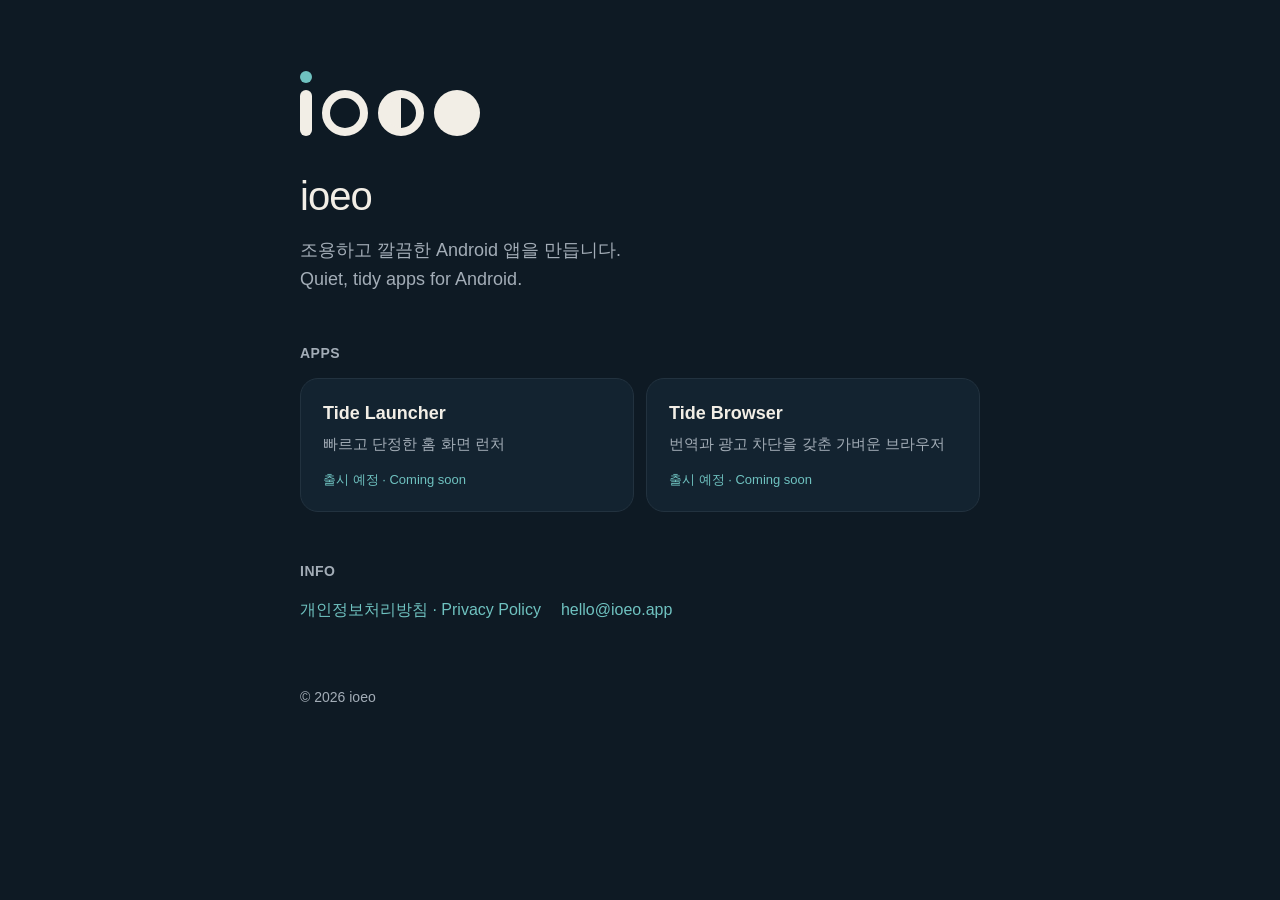
==== index.html @ fc5af150 "ioeo site: home and privacy policy Co-Authored-By: Claude Opus 5.5 <noreply@anthropic.com> Claude-Se" ====
<!doctype html>
<html lang="ko">
<head>
<meta charset="utf-8">
<meta name="viewport" content="width=device-width, initial-scale=1">
<title>ioeo</title>
<meta name="description" content="ioeo — 조용하고 깔끔한 Android 앱을 만듭니다. Tide Launcher, Tide Browser.">
<style>
  :root { --bg:#0E1A24; --fg:#F2EEE6; --muted:#A3ADB7; --line:#22323F; --accent:#6FC2C0; --card:#132330; }
  * { box-sizing: border-box; }
  body { margin:0; background:var(--bg); color:var(--fg); font: 16px/1.6 -apple-system, BlinkMacSystemFont, "Pretendard", "Apple SD Gothic Neo", "Noto Sans KR", "Segoe UI", sans-serif; }
  main { max-width: 720px; margin: 0 auto; padding: 72px 20px 64px; }
  .mark { display:flex; align-items:flex-end; gap:10px; height:64px; margin-bottom: 28px; }
  .mark .i { display:flex; flex-direction:column; align-items:center; gap:7px; }
  .mark .dot { width:12px; height:12px; border-radius:50%; background:var(--accent); }
  .mark .bar { width:12px; height:46px; border-radius:6px; background:var(--fg); }
  .mark .ring { width:46px; height:46px; border-radius:50%; border:8px solid var(--fg); }
  .mark .half { width:46px; height:46px; border-radius:50%; border:8px solid var(--fg); background:linear-gradient(90deg, var(--fg) 50%, transparent 50%); }
  .mark .full { width:46px; height:46px; border-radius:50%; background:var(--fg); }
  h1 { font-size: 40px; font-weight: 500; letter-spacing: -1px; margin: 0 0 8px; }
  .lead { color: var(--muted); font-size: 18px; margin: 0 0 48px; }
  h2 { font-size: 14px; font-weight: 600; color: var(--muted); letter-spacing: 0.5px; margin: 0 0 14px; }
  .apps { display:grid; grid-template-columns: repeat(auto-fit, minmax(240px, 1fr)); gap: 12px; margin-bottom: 48px; }
  .app { background: var(--card); border:1px solid var(--line); border-radius: 18px; padding: 20px 22px; }
  .app h3 { margin: 0 0 4px; font-size: 18px; font-weight: 600; }
  .app p { margin: 0 0 10px; color: var(--muted); font-size: 15px; }
  .badge { display:inline-block; font-size: 13px; color: var(--accent); }
  .links { display:flex; flex-wrap:wrap; gap: 20px; }
  a { color: var(--accent); text-decoration: none; }
  a:hover { text-decoration: underline; }
  footer { margin-top: 64px; color: var(--muted); font-size: 14px; }
</style>
</head>
<body>
<main>
  <div class="mark" role="img" aria-label="ioeo">
    <div class="i"><div class="dot"></div><div class="bar"></div></div>
    <div class="ring"></div>
    <div class="half"></div>
    <div class="full"></div>
  </div>
  <h1>ioeo</h1>
  <p class="lead">조용하고 깔끔한 Android 앱을 만듭니다.<br>Quiet, tidy apps for Android.</p>

  <h2>APPS</h2>
  <div class="apps">
    <div class="app">
      <h3>Tide Launcher</h3>
      <p>빠르고 단정한 홈 화면 런처</p>
      <span class="badge">출시 예정 · Coming soon</span>
    </div>
    <div class="app">
      <h3>Tide Browser</h3>
      <p>번역과 광고 차단을 갖춘 가벼운 브라우저</p>
      <span class="badge">출시 예정 · Coming soon</span>
    </div>
  </div>

  <h2>INFO</h2>
  <div class="links">
    <a href="/privacy/">개인정보처리방침 · Privacy Policy</a>
    <a href="mailto:hello@ioeo.app">hello@ioeo.app</a>
  </div>

  <footer>© 2026 ioeo</footer>
</main>
</body>
</html>
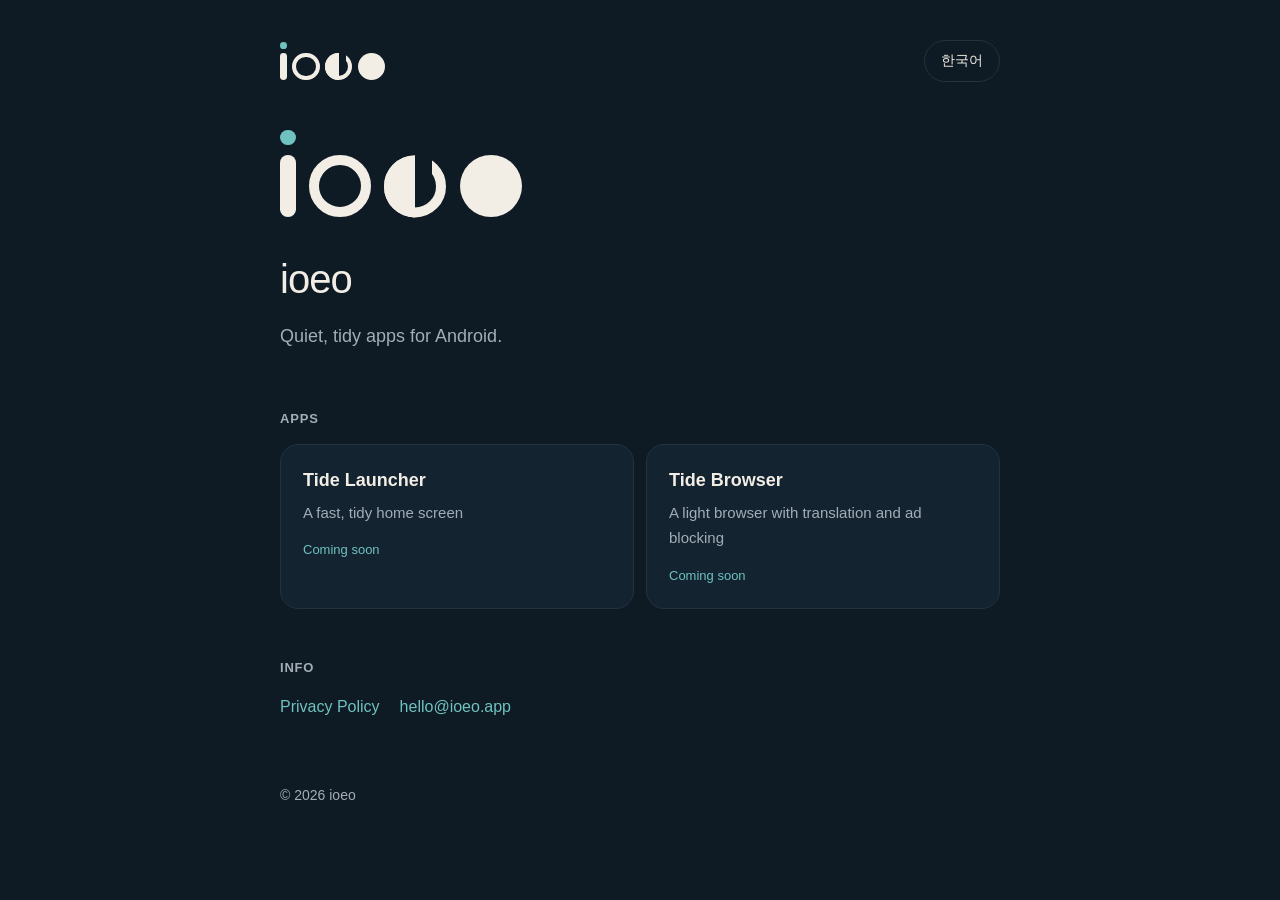
==== commit 4f35e1cf: "Match logo to icon; English by default with Korean toggle Co-Authored-By: Claude Opus 5.5 <noreply@a" ====
--- a/index.html
+++ b/index.html
@@ -1,64 +1,60 @@
 <!doctype html>
-<html lang="ko">
+<html lang="en" data-lang="en">
 <head>
 <meta charset="utf-8">
 <meta name="viewport" content="width=device-width, initial-scale=1">
 <title>ioeo</title>
-<meta name="description" content="ioeo — 조용하고 깔끔한 Android 앱을 만듭니다. Tide Launcher, Tide Browser.">
-<style>
-  :root { --bg:#0E1A24; --fg:#F2EEE6; --muted:#A3ADB7; --line:#22323F; --accent:#6FC2C0; --card:#132330; }
-  * { box-sizing: border-box; }
-  body { margin:0; background:var(--bg); color:var(--fg); font: 16px/1.6 -apple-system, BlinkMacSystemFont, "Pretendard", "Apple SD Gothic Neo", "Noto Sans KR", "Segoe UI", sans-serif; }
-  main { max-width: 720px; margin: 0 auto; padding: 72px 20px 64px; }
-  .mark { display:flex; align-items:flex-end; gap:10px; height:64px; margin-bottom: 28px; }
-  .mark .i { display:flex; flex-direction:column; align-items:center; gap:7px; }
-  .mark .dot { width:12px; height:12px; border-radius:50%; background:var(--accent); }
-  .mark .bar { width:12px; height:46px; border-radius:6px; background:var(--fg); }
-  .mark .ring { width:46px; height:46px; border-radius:50%; border:8px solid var(--fg); }
-  .mark .half { width:46px; height:46px; border-radius:50%; border:8px solid var(--fg); background:linear-gradient(90deg, var(--fg) 50%, transparent 50%); }
-  .mark .full { width:46px; height:46px; border-radius:50%; background:var(--fg); }
-  h1 { font-size: 40px; font-weight: 500; letter-spacing: -1px; margin: 0 0 8px; }
-  .lead { color: var(--muted); font-size: 18px; margin: 0 0 48px; }
-  h2 { font-size: 14px; font-weight: 600; color: var(--muted); letter-spacing: 0.5px; margin: 0 0 14px; }
-  .apps { display:grid; grid-template-columns: repeat(auto-fit, minmax(240px, 1fr)); gap: 12px; margin-bottom: 48px; }
-  .app { background: var(--card); border:1px solid var(--line); border-radius: 18px; padding: 20px 22px; }
-  .app h3 { margin: 0 0 4px; font-size: 18px; font-weight: 600; }
-  .app p { margin: 0 0 10px; color: var(--muted); font-size: 15px; }
-  .badge { display:inline-block; font-size: 13px; color: var(--accent); }
-  .links { display:flex; flex-wrap:wrap; gap: 20px; }
-  a { color: var(--accent); text-decoration: none; }
-  a:hover { text-decoration: underline; }
-  footer { margin-top: 64px; color: var(--muted); font-size: 14px; }
-</style>
+<meta name="description" content="ioeo makes quiet, tidy apps for Android: Tide Launcher and Tide Browser.">
+<link rel="stylesheet" href="/assets/site.css">
+<script src="/assets/lang.js"></script>
 </head>
 <body>
 <main>
-  <div class="mark" role="img" aria-label="ioeo">
-    <div class="i"><div class="dot"></div><div class="bar"></div></div>
-    <div class="ring"></div>
-    <div class="half"></div>
-    <div class="full"></div>
+  <div class="top">
+    <a class="home" href="/" aria-label="ioeo home">
+      <span class="mark sm" aria-hidden="true">
+        <span class="i"><span class="dot"></span><span class="bar"></span></span>
+        <span class="o"></span>
+        <span class="e"><span class="ring"></span><span class="fill"></span><span class="cut"></span></span>
+        <span class="full"></span>
+      </span>
+    </a>
+    <button class="lang" type="button"><span data-l="en">한국어</span><span data-l="ko">English</span></button>
   </div>
-  <h1>ioeo</h1>
-  <p class="lead">조용하고 깔끔한 Android 앱을 만듭니다.<br>Quiet, tidy apps for Android.</p>
 
-  <h2>APPS</h2>
+  <section class="hero">
+    <span class="mark lg" role="img" aria-label="ioeo">
+      <span class="i"><span class="dot"></span><span class="bar"></span></span>
+      <span class="o"></span>
+      <span class="e"><span class="ring"></span><span class="fill"></span><span class="cut"></span></span>
+      <span class="full"></span>
+    </span>
+    <h1>ioeo</h1>
+    <p class="lead" data-l="en">Quiet, tidy apps for Android.</p>
+    <p class="lead" data-l="ko">조용하고 깔끔한 Android 앱을 만듭니다.</p>
+  </section>
+
+  <p class="label">APPS</p>
   <div class="apps">
     <div class="app">
       <h3>Tide Launcher</h3>
-      <p>빠르고 단정한 홈 화면 런처</p>
-      <span class="badge">출시 예정 · Coming soon</span>
+      <p data-l="en">A fast, tidy home screen</p>
+      <p data-l="ko">빠르고 단정한 홈 화면 런처</p>
+      <span class="badge" data-l="en">Coming soon</span>
+      <span class="badge" data-l="ko">출시 예정</span>
     </div>
     <div class="app">
       <h3>Tide Browser</h3>
-      <p>번역과 광고 차단을 갖춘 가벼운 브라우저</p>
-      <span class="badge">출시 예정 · Coming soon</span>
+      <p data-l="en">A light browser with translation and ad blocking</p>
+      <p data-l="ko">번역과 광고 차단을 갖춘 가벼운 브라우저</p>
+      <span class="badge" data-l="en">Coming soon</span>
+      <span class="badge" data-l="ko">출시 예정</span>
     </div>
   </div>
 
-  <h2>INFO</h2>
+  <p class="label">INFO</p>
   <div class="links">
-    <a href="/privacy/">개인정보처리방침 · Privacy Policy</a>
+    <a href="/privacy/"><span data-l="en">Privacy Policy</span><span data-l="ko">개인정보처리방침</span></a>
     <a href="mailto:hello@ioeo.app">hello@ioeo.app</a>
   </div>
 
--- a/assets/site.css
+++ b/assets/site.css
@@ -0,0 +1,60 @@
+:root { --bg:#0E1A24; --fg:#F2EEE6; --muted:#A3ADB7; --line:#22323F; --accent:#6FC2C0; --card:#132330; }
+* { box-sizing: border-box; }
+body { margin:0; background:var(--bg); color:var(--fg); font: 16px/1.7 -apple-system, BlinkMacSystemFont, "Pretendard", "Apple SD Gothic Neo", "Noto Sans KR", "Segoe UI", sans-serif; }
+main { max-width: 760px; margin: 0 auto; padding: 40px 20px 72px; }
+a { color: var(--accent); text-decoration: none; }
+a:hover { text-decoration: underline; }
+
+/* Language: only the active one shows */
+html[data-lang="en"] [data-l="ko"], html[data-lang="ko"] [data-l="en"] { display: none !important; }
+
+/* Top bar */
+.top { display:flex; align-items:center; justify-content:space-between; gap: 12px; margin-bottom: 48px; }
+.home { display:inline-flex; align-items:center; text-decoration:none; }
+.home:hover { text-decoration:none; }
+.lang { background: transparent; color: var(--fg); border: 1px solid var(--line); border-radius: 999px; padding: 8px 16px; min-height: 40px; font: inherit; font-size: 14px; cursor: pointer; }
+.lang:hover { border-color: var(--muted); }
+.lang:focus-visible { outline: 2px solid var(--accent); outline-offset: 2px; }
+
+/* ioeo mark: i · new moon · e (half moon) · full moon. --u = one unit */
+.mark { --u: 1px; display:flex; align-items:flex-end; gap: calc(22 * var(--u)); }
+.mark .i { display:flex; flex-direction:column; align-items:center; gap: calc(16 * var(--u)); }
+.mark .dot { width: calc(26 * var(--u)); height: calc(26 * var(--u)); border-radius:50%; background: var(--accent); }
+.mark .bar { width: calc(26 * var(--u)); height: calc(104 * var(--u)); border-radius: calc(13 * var(--u)); background: var(--fg); }
+.mark .o { width: calc(104 * var(--u)); height: calc(104 * var(--u)); border-radius:50%; border: calc(18 * var(--u)) solid var(--fg); }
+.mark .full { width: calc(104 * var(--u)); height: calc(104 * var(--u)); border-radius:50%; background: var(--fg); }
+.mark .e { position:relative; width: calc(104 * var(--u)); height: calc(104 * var(--u)); transform: rotate(-90deg); }
+.mark .e > span { position:absolute; display:block; }
+.mark .e .ring { inset:0; border-radius:50%; border: calc(18 * var(--u)) solid var(--fg); }
+.mark .e .fill { left:0; top:0; width:100%; height:50%; border-radius: calc(52 * var(--u)) calc(52 * var(--u)) 0 0; background: var(--fg); }
+.mark .e .cut { left: calc(70 * var(--u)); top: calc(52 * var(--u)); width: calc(36 * var(--u)); height: calc(28 * var(--u)); background: var(--bg); }
+.mark.sm { --u: 0.26px; }
+.mark.lg { --u: 0.6px; }
+
+/* Home */
+.hero { margin: 24px 0 56px; }
+.hero h1 { font-size: 40px; font-weight: 500; letter-spacing: -1px; margin: 28px 0 8px; }
+.lead { color: var(--muted); font-size: 18px; margin: 0; }
+.label { font-size: 13px; font-weight: 600; color: var(--muted); letter-spacing: 0.8px; margin: 0 0 14px; }
+.apps { display:grid; grid-template-columns: repeat(auto-fit, minmax(240px, 1fr)); gap: 12px; margin-bottom: 48px; }
+.app { background: var(--card); border:1px solid var(--line); border-radius: 18px; padding: 20px 22px; }
+.app h3 { margin: 0 0 4px; font-size: 18px; font-weight: 600; }
+.app p { margin: 0 0 10px; color: var(--muted); font-size: 15px; }
+.badge { font-size: 13px; color: var(--accent); }
+.links { display:flex; flex-wrap:wrap; gap: 20px; }
+
+/* Policy */
+.doc h1 { font-size: 30px; line-height:1.3; margin: 0 0 6px; letter-spacing:-0.5px; }
+.doc h2 { font-size: 20px; margin: 40px 0 10px; }
+.doc h3 { font-size: 16px; margin: 22px 0 6px; }
+.meta { color: var(--muted); font-size: 14px; margin: 0 0 24px; }
+.summary { background: var(--card); border: 1px solid var(--line); border-radius: 16px; padding: 18px 22px; margin: 20px 0; }
+.summary ul { margin: 6px 0 0; padding-left: 20px; }
+.doc ul { padding-left: 22px; }
+.doc li { margin: 4px 0; }
+.tablewrap { overflow-x:auto; }
+table { width:100%; border-collapse: collapse; margin: 10px 0; font-size: 15px; }
+th, td { text-align:left; vertical-align:top; padding: 9px 10px; border-bottom: 1px solid var(--line); }
+th { color: var(--muted); font-weight: 600; font-size: 14px; }
+
+footer { margin-top: 64px; color: var(--muted); font-size: 14px; }
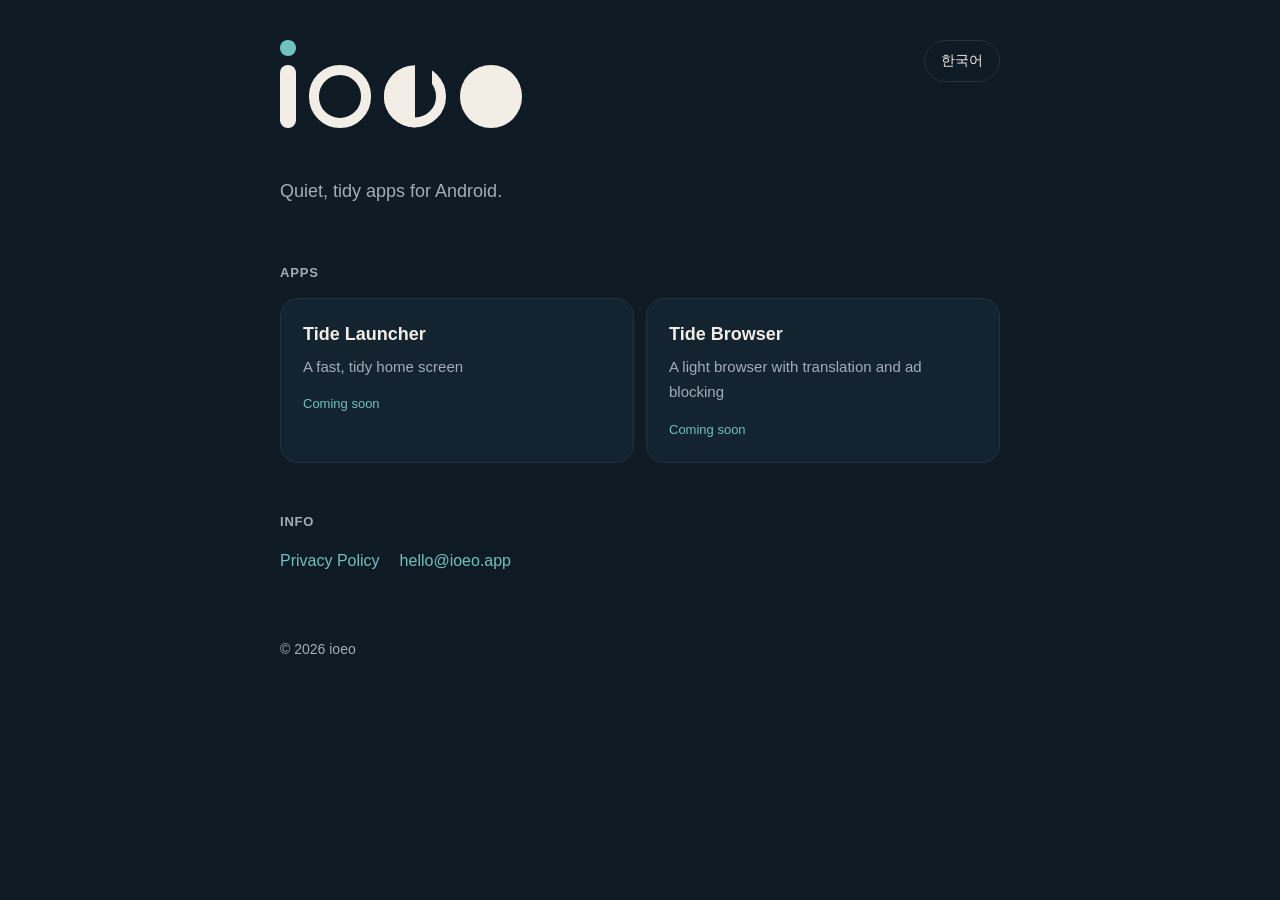
==== commit 646fbdc4: "One large logo at the top Co-Authored-By: Claude Opus 5.5 <noreply@anthropic.com> Claude-Session: ht" ====
--- a/index.html
+++ b/index.html
@@ -11,8 +11,8 @@
 <body>
 <main>
   <div class="top">
-    <a class="home" href="/" aria-label="ioeo home">
-      <span class="mark sm" aria-hidden="true">
+    <a class="home" href="/" aria-label="ioeo">
+      <span class="mark lg" aria-hidden="true">
         <span class="i"><span class="dot"></span><span class="bar"></span></span>
         <span class="o"></span>
         <span class="e"><span class="ring"></span><span class="fill"></span><span class="cut"></span></span>
@@ -23,13 +23,6 @@
   </div>
 
   <section class="hero">
-    <span class="mark lg" role="img" aria-label="ioeo">
-      <span class="i"><span class="dot"></span><span class="bar"></span></span>
-      <span class="o"></span>
-      <span class="e"><span class="ring"></span><span class="fill"></span><span class="cut"></span></span>
-      <span class="full"></span>
-    </span>
-    <h1>ioeo</h1>
     <p class="lead" data-l="en">Quiet, tidy apps for Android.</p>
     <p class="lead" data-l="ko">조용하고 깔끔한 Android 앱을 만듭니다.</p>
   </section>
--- a/assets/site.css
+++ b/assets/site.css
@@ -9,7 +9,7 @@
 html[data-lang="en"] [data-l="ko"], html[data-lang="ko"] [data-l="en"] { display: none !important; }
 
 /* Top bar */
-.top { display:flex; align-items:center; justify-content:space-between; gap: 12px; margin-bottom: 48px; }
+.top { display:flex; align-items:flex-start; justify-content:space-between; gap: 12px; margin-bottom: 48px; }
 .home { display:inline-flex; align-items:center; text-decoration:none; }
 .home:hover { text-decoration:none; }
 .lang { background: transparent; color: var(--fg); border: 1px solid var(--line); border-radius: 999px; padding: 8px 16px; min-height: 40px; font: inherit; font-size: 14px; cursor: pointer; }
@@ -32,7 +32,7 @@
 .mark.lg { --u: 0.6px; }
 
 /* Home */
-.hero { margin: 24px 0 56px; }
+.hero { margin: 0 0 56px; }
 .hero h1 { font-size: 40px; font-weight: 500; letter-spacing: -1px; margin: 28px 0 8px; }
 .lead { color: var(--muted); font-size: 18px; margin: 0; }
 .label { font-size: 13px; font-weight: 600; color: var(--muted); letter-spacing: 0.8px; margin: 0 0 14px; }
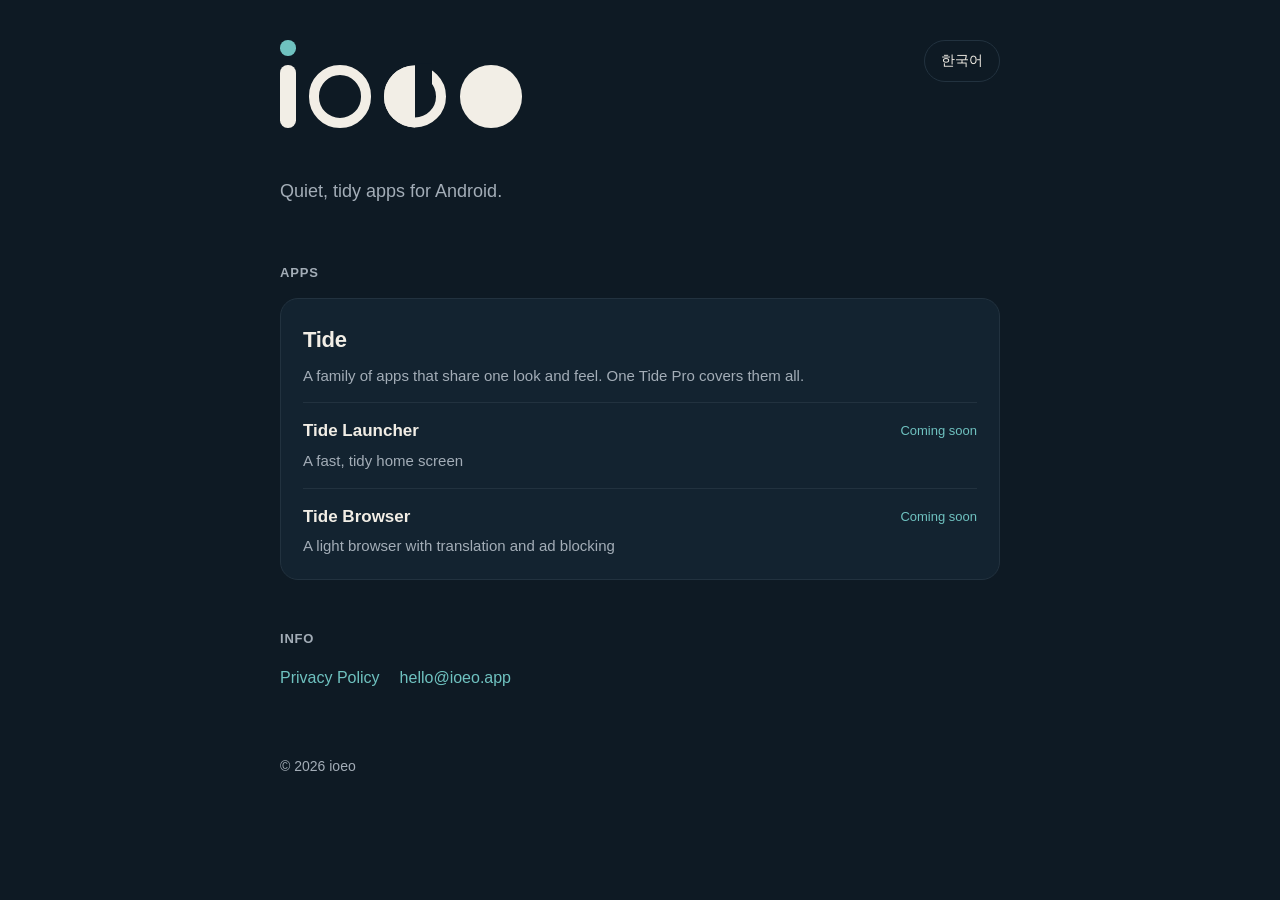
==== commit dc3bb05c: "Group Tide Launcher and Tide Browser under one Tide card Co-Authored-By: Claude Opus 5.5 <noreply@an" ====
--- a/index.html
+++ b/index.html
@@ -4,7 +4,7 @@
 <meta charset="utf-8">
 <meta name="viewport" content="width=device-width, initial-scale=1">
 <title>ioeo</title>
-<meta name="description" content="ioeo makes quiet, tidy apps for Android: Tide Launcher and Tide Browser.">
+<meta name="description" content="ioeo makes quiet, tidy apps for Android, including the Tide family: Tide Launcher and Tide Browser.">
 <link rel="stylesheet" href="/assets/site.css">
 <script src="/assets/lang.js"></script>
 </head>
@@ -29,20 +29,33 @@
 
   <p class="label">APPS</p>
   <div class="apps">
-    <div class="app">
-      <h3>Tide Launcher</h3>
-      <p data-l="en">A fast, tidy home screen</p>
-      <p data-l="ko">빠르고 단정한 홈 화면 런처</p>
-      <span class="badge" data-l="en">Coming soon</span>
-      <span class="badge" data-l="ko">출시 예정</span>
-    </div>
-    <div class="app">
-      <h3>Tide Browser</h3>
-      <p data-l="en">A light browser with translation and ad blocking</p>
-      <p data-l="ko">번역과 광고 차단을 갖춘 가벼운 브라우저</p>
-      <span class="badge" data-l="en">Coming soon</span>
-      <span class="badge" data-l="ko">출시 예정</span>
-    </div>
+    <section class="family" aria-labelledby="tide">
+      <div class="family-head">
+        <h3 id="tide">Tide</h3>
+        <p data-l="en">A family of apps that share one look and feel. One Tide Pro covers them all.</p>
+        <p data-l="ko">같은 모습과 손맛으로 이어지는 앱 묶음. Tide Pro 하나로 모든 Tide 앱을 씁니다.</p>
+      </div>
+      <ul class="members">
+        <li>
+          <div>
+            <h4>Tide Launcher</h4>
+            <p data-l="en">A fast, tidy home screen</p>
+            <p data-l="ko">빠르고 단정한 홈 화면 런처</p>
+          </div>
+          <span class="badge" data-l="en">Coming soon</span>
+          <span class="badge" data-l="ko">출시 예정</span>
+        </li>
+        <li>
+          <div>
+            <h4>Tide Browser</h4>
+            <p data-l="en">A light browser with translation and ad blocking</p>
+            <p data-l="ko">번역과 광고 차단을 갖춘 가벼운 브라우저</p>
+          </div>
+          <span class="badge" data-l="en">Coming soon</span>
+          <span class="badge" data-l="ko">출시 예정</span>
+        </li>
+      </ul>
+    </section>
   </div>
 
   <p class="label">INFO</p>
--- a/assets/site.css
+++ b/assets/site.css
@@ -40,7 +40,19 @@
 .app { background: var(--card); border:1px solid var(--line); border-radius: 18px; padding: 20px 22px; }
 .app h3 { margin: 0 0 4px; font-size: 18px; font-weight: 600; }
 .app p { margin: 0 0 10px; color: var(--muted); font-size: 15px; }
-.badge { font-size: 13px; color: var(--accent); }
+.badge { font-size: 13px; color: var(--accent); white-space: nowrap; }
+
+/* App family (Tide): one wide card, its apps listed inside. Standalone apps sit beside or below as .app cards. */
+.family { grid-column: 1 / -1; background: var(--card); border:1px solid var(--line); border-radius: 18px; padding: 22px 22px 6px; }
+.family-head { padding-bottom: 14px; border-bottom: 1px solid var(--line); }
+.family-head h3 { margin: 0 0 4px; font-size: 22px; font-weight: 600; letter-spacing: -0.3px; }
+.family-head p { margin: 0; color: var(--muted); font-size: 15px; }
+.members { list-style: none; margin: 0; padding: 0; }
+.members li { display:grid; grid-template-columns: 1fr auto; column-gap: 16px; padding: 14px 0; }
+.members li .badge { grid-column: 2; grid-row: 1; padding-top: 3px; }
+.members li + li { border-top: 1px solid var(--line); }
+.members h4 { margin: 0 0 2px; font-size: 17px; font-weight: 600; }
+.members p { margin: 0; color: var(--muted); font-size: 15px; }
 .links { display:flex; flex-wrap:wrap; gap: 20px; }
 
 /* Policy */
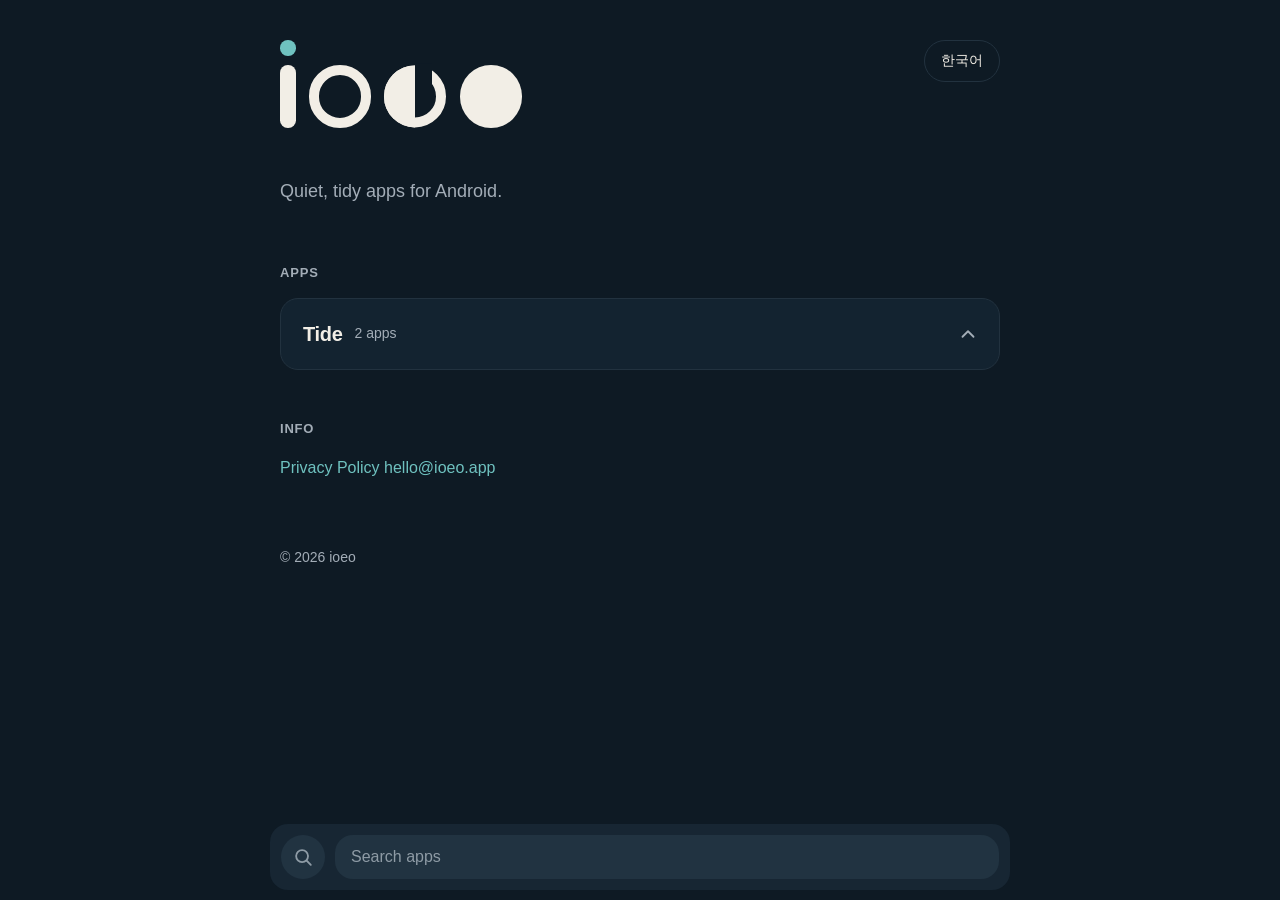
==== commit af4e15d8: "Bottom search dock like Tide Launcher; Tide opens as a panel rising from it Only the Tide group show" ====
--- a/index.html
+++ b/index.html
@@ -2,13 +2,15 @@
 <html lang="en" data-lang="en">
 <head>
 <meta charset="utf-8">
-<meta name="viewport" content="width=device-width, initial-scale=1">
+<meta name="viewport" content="width=device-width, initial-scale=1, viewport-fit=cover">
+<meta name="theme-color" content="#0E1A24">
 <title>ioeo</title>
 <meta name="description" content="ioeo makes quiet, tidy apps for Android, including the Tide family: Tide Launcher and Tide Browser.">
 <link rel="stylesheet" href="/assets/site.css">
 <script src="/assets/lang.js"></script>
+<script src="/assets/dock.js" defer></script>
 </head>
-<body>
+<body class="has-dock">
 <main>
   <div class="top">
     <a class="home" href="/" aria-label="ioeo">
@@ -28,34 +30,12 @@
   </section>
 
   <p class="label">APPS</p>
-  <div class="apps">
-    <section class="family" aria-labelledby="tide">
-      <div class="family-head">
-        <h3 id="tide">Tide</h3>
-        <p data-l="en">A family of apps that share one look and feel. One Tide Pro covers them all.</p>
-        <p data-l="ko">같은 모습과 손맛으로 이어지는 앱 묶음. Tide Pro 하나로 모든 Tide 앱을 씁니다.</p>
-      </div>
-      <ul class="members">
-        <li>
-          <div>
-            <h4>Tide Launcher</h4>
-            <p data-l="en">A fast, tidy home screen</p>
-            <p data-l="ko">빠르고 단정한 홈 화면 런처</p>
-          </div>
-          <span class="badge" data-l="en">Coming soon</span>
-          <span class="badge" data-l="ko">출시 예정</span>
-        </li>
-        <li>
-          <div>
-            <h4>Tide Browser</h4>
-            <p data-l="en">A light browser with translation and ad blocking</p>
-            <p data-l="ko">번역과 광고 차단을 갖춘 가벼운 브라우저</p>
-          </div>
-          <span class="badge" data-l="en">Coming soon</span>
-          <span class="badge" data-l="ko">출시 예정</span>
-        </li>
-      </ul>
-    </section>
+  <div class="groups">
+    <button class="group" type="button" data-open="tide" aria-controls="dock-panel" aria-expanded="false">
+      <span class="group-name">Tide</span>
+      <span class="group-sub"><span data-l="en">2 apps</span><span data-l="ko">앱 2개</span></span>
+      <svg class="group-arrow" viewBox="0 0 24 24" aria-hidden="true"><path d="M6 15l6-6 6 6"/></svg>
+    </button>
   </div>
 
   <p class="label">INFO</p>
@@ -66,5 +46,34 @@
 
   <footer>© 2026 ioeo</footer>
 </main>
+
+<!-- Bottom search dock, same as Tide Launcher: the panel rises out of it -->
+<div class="scrim" hidden></div>
+<div class="dock" id="dock">
+  <div class="dock-inner">
+    <div class="panel" id="dock-panel" role="region" aria-label="Apps">
+      <div class="panel-head">
+        <span class="handle" aria-hidden="true"></span>
+        <p class="panel-title"></p>
+      </div>
+      <div class="panel-intro" data-for="tide" hidden>
+        <p class="panel-name">Tide</p>
+        <p data-l="en">A family of apps that share one look and feel. One Tide Pro covers them all.</p>
+        <p data-l="ko">같은 모습과 손맛으로 이어지는 앱 묶음. Tide Pro 하나로 모든 Tide 앱을 씁니다.</p>
+      </div>
+      <ul class="app-list"></ul>
+    </div>
+    <form class="bar" role="search" autocomplete="off">
+      <button class="bar-btn" type="button" aria-label="Search">
+        <svg class="ic-search" viewBox="0 0 24 24" aria-hidden="true"><circle cx="11" cy="11" r="6.5"/><path d="M16 16l4.5 4.5"/></svg>
+        <svg class="ic-close" viewBox="0 0 24 24" aria-hidden="true"><path d="M6 9l6 6 6-6"/></svg>
+      </button>
+      <label class="bar-field">
+        <span class="sr">Search apps</span>
+        <input type="search" enterkeyhint="search" aria-controls="dock-panel" aria-expanded="false">
+      </label>
+    </form>
+  </div>
+</div>
 </body>
 </html>
--- a/assets/site.css
+++ b/assets/site.css
@@ -42,18 +42,65 @@
 .app p { margin: 0 0 10px; color: var(--muted); font-size: 15px; }
 .badge { font-size: 13px; color: var(--accent); white-space: nowrap; }
 
-/* App family (Tide): one wide card, its apps listed inside. Standalone apps sit beside or below as .app cards. */
-.family { grid-column: 1 / -1; background: var(--card); border:1px solid var(--line); border-radius: 18px; padding: 22px 22px 6px; }
-.family-head { padding-bottom: 14px; border-bottom: 1px solid var(--line); }
-.family-head h3 { margin: 0 0 4px; font-size: 22px; font-weight: 600; letter-spacing: -0.3px; }
-.family-head p { margin: 0; color: var(--muted); font-size: 15px; }
-.members { list-style: none; margin: 0; padding: 0; }
-.members li { display:grid; grid-template-columns: 1fr auto; column-gap: 16px; padding: 14px 0; }
-.members li .badge { grid-column: 2; grid-row: 1; padding-top: 3px; }
-.members li + li { border-top: 1px solid var(--line); }
-.members h4 { margin: 0 0 2px; font-size: 17px; font-weight: 600; }
-.members p { margin: 0; color: var(--muted); font-size: 15px; }
-.links { display:flex; flex-wrap:wrap; gap: 20px; }
+/* App groups on the page: only the group shows; its apps open in the dock */
+.groups { display:grid; gap: 12px; margin-bottom: 48px; }
+.group { display:flex; align-items:center; gap: 12px; width:100%; text-align:left; font: inherit; color: var(--fg); cursor:pointer;
+  background: var(--card); border:1px solid var(--line); border-radius: 18px; padding: 18px 20px 18px 22px; min-height: 64px; }
+.group:hover { border-color: #2B3E4D; }
+.group:focus-visible { outline: 2px solid var(--accent); outline-offset: 2px; }
+.group-name { font-size: 20px; font-weight: 600; letter-spacing: -0.3px; }
+.group-sub { color: var(--muted); font-size: 14px; margin-right: auto; }
+.group-arrow { width: 22px; height: 22px; fill: none; stroke: var(--muted); stroke-width: 2; stroke-linecap: round; stroke-linejoin: round; }
+
+/* Bottom search dock — values from Tide Launcher (ioeo theme):
+   gap 10 · field #172633 · input #213341 · border #2B3E4D · sub text #8E9BA5 · scrim 0.55
+   open 420ms (0.16,1,0.3,1) · close 320ms (0.32,0,0.15,1) */
+body.has-dock main { padding-bottom: 140px; }
+.dock { --r: 18px; position: fixed; z-index: 30; left: 10px; right: 10px; bottom: calc(10px + env(safe-area-inset-bottom));
+  max-width: 740px; margin: 0 auto; background: #172633; border: 1px solid transparent; border-radius: var(--r);
+  overflow: hidden; display:flex; flex-direction: column; justify-content: flex-end;
+  transition: height 420ms cubic-bezier(0.16, 1, 0.3, 1), border-color 200ms; }
+.dock.open { border-color: #2B3E4D; }
+.dock.closing { transition-duration: 320ms, 200ms; transition-timing-function: cubic-bezier(0.32, 0, 0.15, 1), ease; }
+.dock.no-anim { transition: none; }
+.dock-inner { display:flex; flex-direction: column; justify-content: flex-end; flex-shrink: 0; padding: 10px; }
+.scrim { position: fixed; inset: 0; z-index: 20; background: rgba(0,0,0,0.55); opacity: 0; transition: opacity 420ms cubic-bezier(0.16, 1, 0.3, 1); }
+.scrim.on { opacity: 1; }
+
+.panel { display: none; flex-shrink: 0; max-height: calc(78vh - 84px); overflow-y: auto; overscroll-behavior: contain; }
+.dock.open .panel { display: block; }
+.panel-head { display:flex; flex-direction: column; align-items:center; gap: 8px; padding: 2px 4px 10px; touch-action: none; cursor: grab; user-select: none; -webkit-user-select: none; }
+.handle { width: 36px; height: 4px; border-radius: 2px; background: rgba(142,155,165,0.5); }
+.panel-title { align-self: stretch; margin: 0; font-size: 13px; color: #8E9BA5; }
+.panel-intro { padding: 0 4px 14px; margin-bottom: 4px; border-bottom: 0.8px solid #344959; }
+.panel-intro p { margin: 0; color: #8E9BA5; font-size: 14px; line-height: 1.6; }
+.panel-intro .panel-name { color: var(--fg); font-size: 20px; font-weight: 600; letter-spacing: -0.3px; margin-bottom: 2px; }
+.app-list { list-style: none; margin: 0; padding: 0 0 6px; }
+.app-row { display:grid; grid-template-columns: 44px 1fr auto; align-items:center; column-gap: 14px; padding: 10px 4px; }
+.app-row + .app-row { border-top: 0.8px solid #344959; }
+.app-icon { width: 44px; height: 44px; border-radius: 12px; overflow: hidden; display:block; box-shadow: 0 0 0 1px #2B3E4D; }
+.app-icon svg { width: 100%; height: 100%; display:block; }
+.app-text { display:flex; flex-direction: column; min-width: 0; }
+.app-name { font-size: 16px; font-weight: 600; }
+.app-desc { font-size: 13px; color: #8E9BA5; line-height: 1.5; }
+
+.bar { display:flex; align-items:center; gap: 10px; margin: 0; }
+.bar-btn { flex: none; width: 44px; height: 44px; border-radius: 50%; border: 0; padding: 0; background: #213341; color: #8E9BA5;
+  display:grid; place-items:center; cursor:pointer; transition: transform 100ms; }
+.bar-btn:active { transform: scale(0.94); }
+.bar-btn:focus-visible { outline: 2px solid var(--accent); outline-offset: 2px; }
+.bar-btn svg { width: 22px; height: 22px; fill: none; stroke: currentColor; stroke-width: 2; stroke-linecap: round; stroke-linejoin: round; }
+.bar-btn .ic-close, .dock.open .bar-btn .ic-search { display: none; }
+.dock.open .bar-btn .ic-close { display: block; }
+.bar-field { flex: 1; min-width: 0; }
+.bar-field input { width: 100%; height: 44px; border: 0; border-radius: var(--r); background: #213341; color: var(--fg);
+  padding: 0 16px; font: inherit; font-size: 16px; outline: none; -webkit-appearance: none; appearance: none; }
+.bar-field input::placeholder { color: #8E9BA5; }
+.bar-field input::-webkit-search-cancel-button { -webkit-appearance: none; }
+.bar-field input:focus-visible { box-shadow: 0 0 0 2px var(--accent); }
+.sr { position:absolute; width:1px; height:1px; overflow:hidden; clip: rect(0 0 0 0); white-space: nowrap; }
+
+@media (prefers-reduced-motion: reduce) { .dock, .scrim, .bar-btn { transition: none; } }
 
 /* Policy */
 .doc h1 { font-size: 30px; line-height:1.3; margin: 0 0 6px; letter-spacing:-0.5px; }
